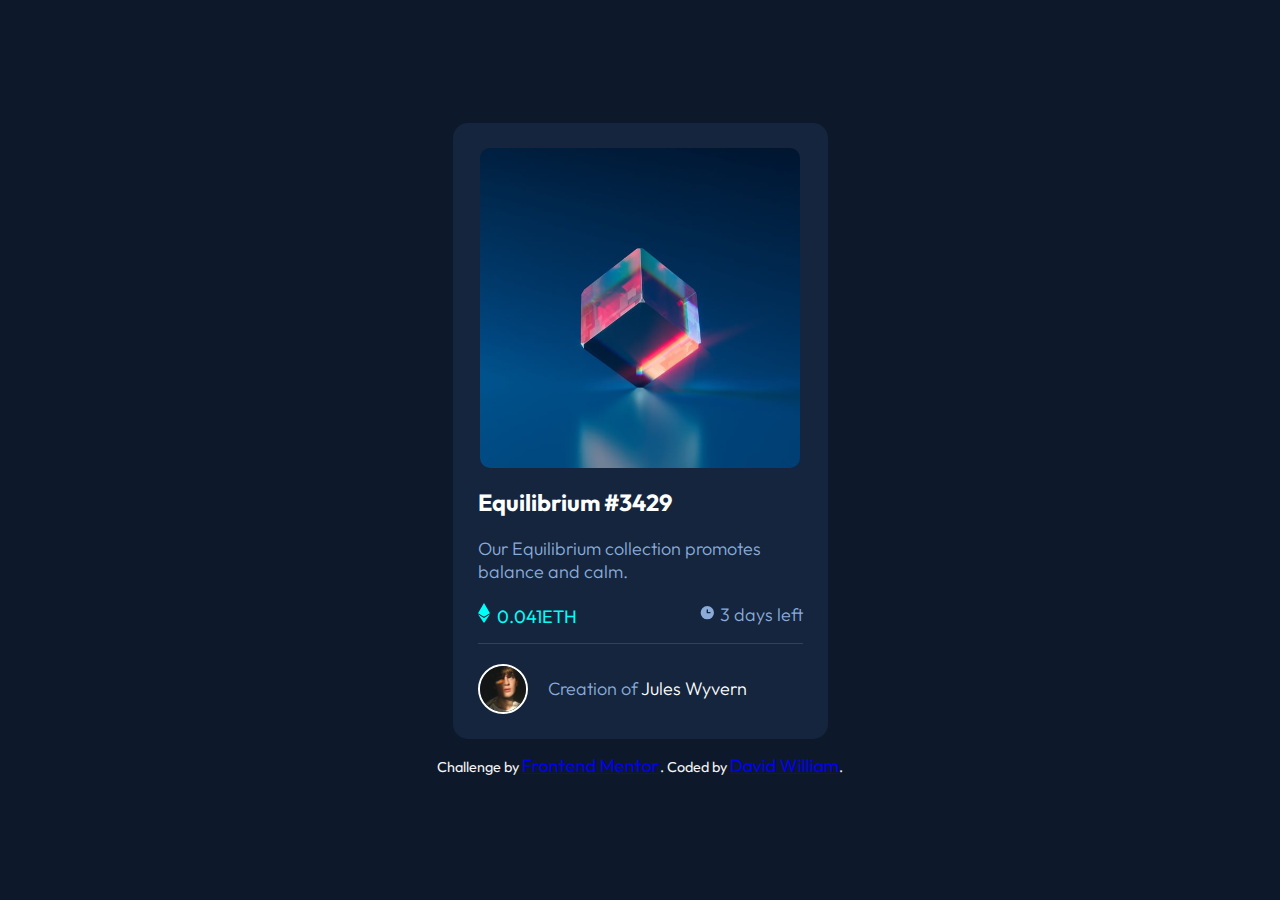
==== nft-preview-card-component-main/index.html @ ec267307 "new project" ====
<!DOCTYPE html>
<html lang="en">

<head>
  <meta charset="UTF-8">
  <meta http-equiv="X-UA-Compatible" content="IE=edge">
  <meta name="viewport" content="width=device-width, initial-scale=1.0">
  <link rel="stylesheet" href="style.css">
  <link rel="shortcut icon" href="images/favicon-32x32.png" type="image/x-icon">
  <title>Frontend Mentor | NFT preview card component</title>
</head>

<body>
  <main class="container">

    <img src="images/image-equilibrium.jpg" alt="" class="equilibrium">

    <h1>Equilibrium #3429</h1>

    <p class="desc">
      Our Equilibrium collection promotes<br>
      balance and calm.
    </p>

    <div class="ethereum">  
      <h3 class="ethereum-txt"> <img src="images/icon-ethereum.svg"> 0.041ETH</h3> 
      
      <h3 class="ethereum-time"> <img src="images/icon-clock.svg"> 3 days left</h3>
    </div>
    <hr>

    <div class="avatar">
      <img src="images/image-avatar.png" alt="">
      <p>Creation of <span>Jules Wyvern</span></p>
    </div>
  </main>

  <footer>
    <div class="attribution">
      Challenge by <a href="https://www.frontendmentor.io?ref=challenge" target="_blank">Frontend Mentor</a>.
      Coded by <a href="https://www.instagram.com/ks.rogue">David William</a>.
    </div>
  </footer>
</body>

</html>
---- nft-preview-card-component-main/style.css ----
@import url('https://fonts.googleapis.com/css2?family=Outfit:wght@300;400;600&display=swap');

* {
    margin: 0;
    padding: 0;
    font-family: 'Outfit';
    font-size: 18px;
    box-sizing: border-box;
}

body {
    background-color: hsl(217, 54%, 11%);
    display: flex;
    flex-direction: column;
    align-items: center;
    justify-content: center;
    min-height: 100vh;
}

.container {
    background-color: hsl(216, 50%, 16%);
    width: 375px;
    border-radius: 15px;
    display: flex;
    flex-direction: column;
    justify-content: center;
    padding: 25px;
}

.equilibrium {
    width: 320px;
    border-radius: 10px;
    margin: auto;
    margin-bottom: 20px;
}

.container h1 {
    color: hsl(0, 0%, 100%);
    margin-bottom: 20px;
    font-size: 1.3em;
}

.desc {
    color: hsl(215, 51%, 70%);
    font-weight: 300;
    margin-bottom: 20px;
}

.ethereum {
    display: flex;
    flex-direction: row;
    justify-content: space-between;
}
.ethereum-txt {
    color: hsl(178, 100%, 50%);
    margin-bottom: 15px;
    font-weight: 400;
}
.ethereum-txt img {
    width: 12px;
    margin-right: 3px;
}

.ethereum-time {
    color: hsl(215, 51%, 70%);
    font-weight: 300;
}

hr {
    border: none;
    border-bottom: 1px solid hsl(215, 32%, 27%);
    margin-bottom: 20px;
}

.avatar {
    color: hsl(215, 51%, 70%);
    display: flex;
    align-items: center;
    font-weight: 300;
}
.avatar span {
    color: hsl(0, 0%, 100%);
}
.avatar img {
    border: 2px solid hsl(0, 0%, 100%);
    border-radius: 50%;
    width: 50px;
    margin-right: 20px;
}

.attribution {
    color: whitesmoke;
    font-size: .8em;
    margin-top: 15px;
}
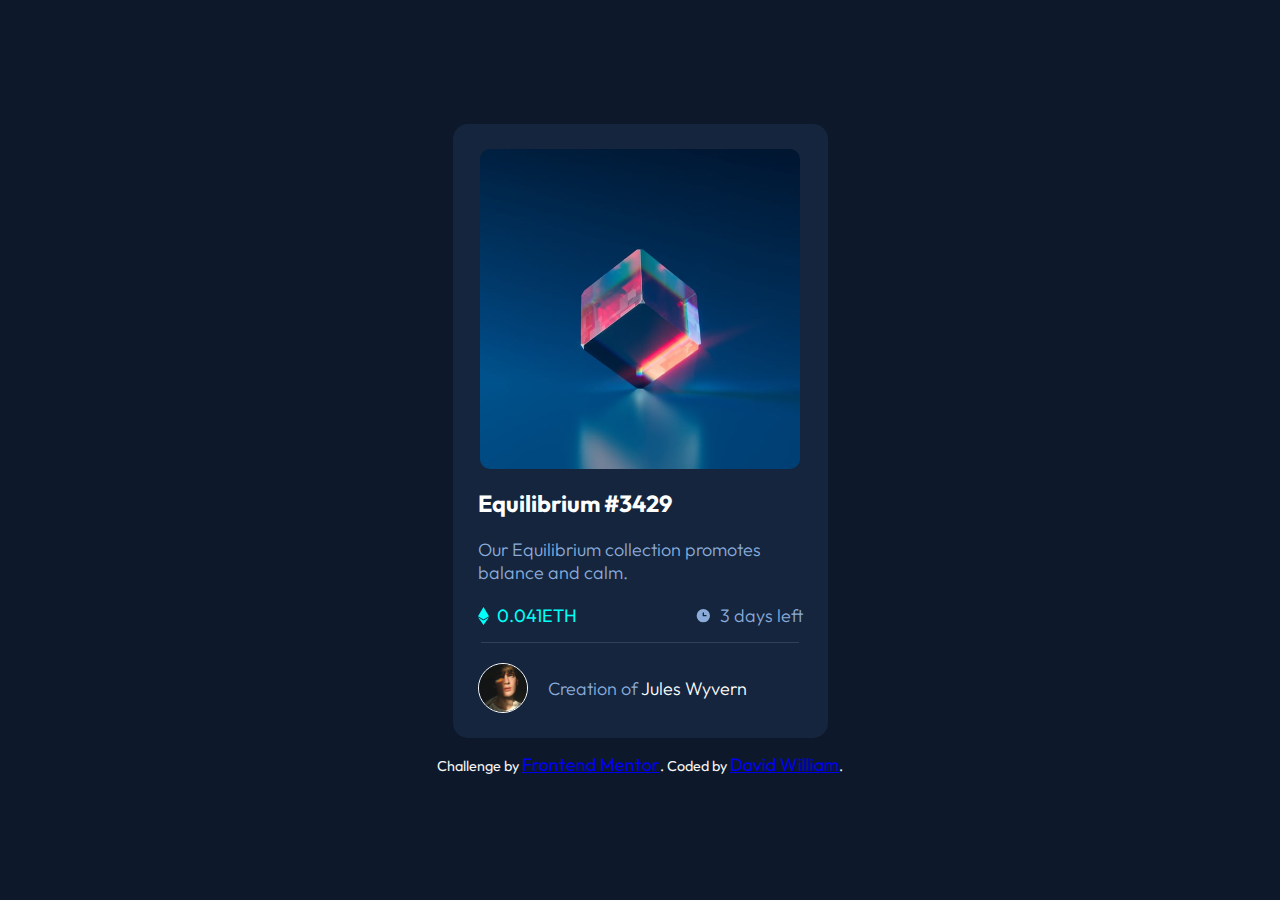
==== commit cf532c3b: "Update index.html" ====
--- a/nft-preview-card-component-main/index.html
+++ b/nft-preview-card-component-main/index.html
@@ -13,7 +13,7 @@
 <body>
   <main class="container">
 
-    <img src="images/image-equilibrium.jpg" alt="" class="equilibrium">
+    <img src="images/image-equilibrium.jpg" alt="equilibrium" class="equilibrium">
 
     <h1>Equilibrium #3429</h1>
 
@@ -23,14 +23,14 @@
     </p>
 
     <div class="ethereum">  
-      <h3 class="ethereum-txt"> <img src="images/icon-ethereum.svg"> 0.041ETH</h3> 
+      <h3 class="ethereum-txt"> <img src="images/icon-ethereum.svg" alt="ethereum icon"> 0.041ETH</h3> 
       
-      <h3 class="ethereum-time"> <img src="images/icon-clock.svg"> 3 days left</h3>
+      <h3 class="ethereum-time"> <img src="images/icon-clock.svg" alt="clock icon"> 3 days left</h3>
     </div>
     <hr>
 
     <div class="avatar">
-      <img src="images/image-avatar.png" alt="">
+      <img src="images/image-avatar.png" alt="image avatar">
       <p>Creation of <span>Jules Wyvern</span></p>
     </div>
   </main>
--- a/nft-preview-card-component-main/style.css
+++ b/nft-preview-card-component-main/style.css
@@ -50,26 +50,34 @@
     display: flex;
     flex-direction: row;
     justify-content: space-between;
+    margin-bottom: 15px;
 }
 .ethereum-txt {
     color: hsl(178, 100%, 50%);
-    margin-bottom: 15px;
     font-weight: 400;
+    display: flex;
+    align-items: center;
 }
 .ethereum-txt img {
-    width: 12px;
-    margin-right: 3px;
+    margin-right: 8px;
 }
 
 .ethereum-time {
     color: hsl(215, 51%, 70%);
     font-weight: 300;
+    display: flex;
+    align-items: center;
+}
+.ethereum-time img {
+    margin-right: 8px;
 }
 
 hr {
     border: none;
     border-bottom: 1px solid hsl(215, 32%, 27%);
+    margin: auto;
     margin-bottom: 20px;
+    width: 98%;
 }
 
 .avatar {
@@ -82,7 +90,7 @@
     color: hsl(0, 0%, 100%);
 }
 .avatar img {
-    border: 2px solid hsl(0, 0%, 100%);
+    border: 1.8px solid hsl(0, 0%, 100%);
     border-radius: 50%;
     width: 50px;
     margin-right: 20px;
